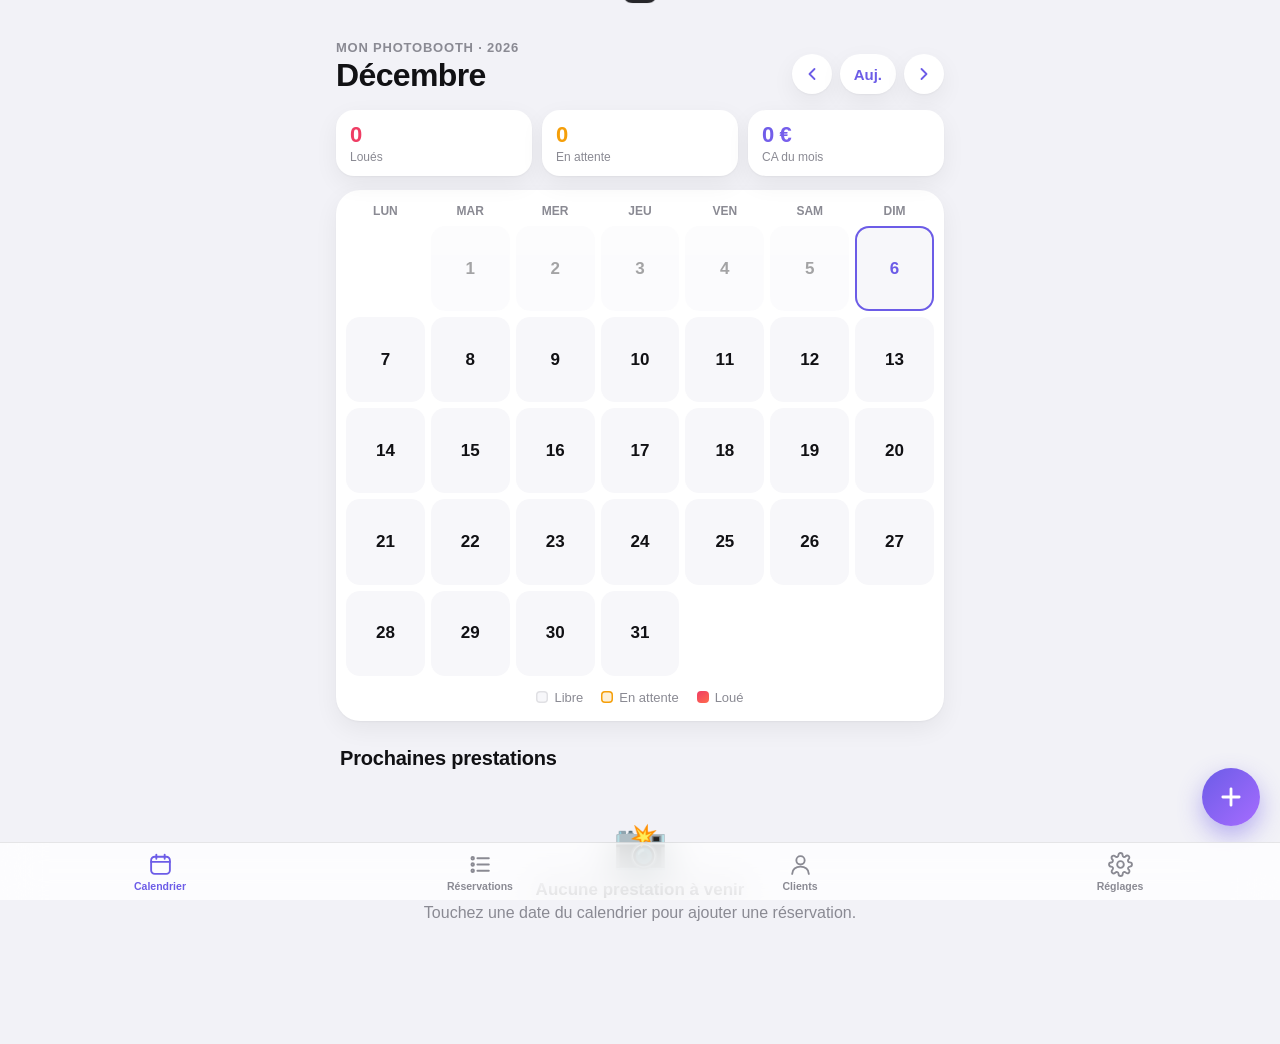
==== index.html @ 9c4e3c46 "Ajoute Booth Planner, appli iPhone (PWA) de gestion des réservations Calendrier libre / en attente /" ====
<!doctype html>
<html lang="fr">
<head>
  <meta charset="utf-8">
  <meta name="viewport" content="width=device-width, initial-scale=1, viewport-fit=cover, user-scalable=no">
  <title>Booth Planner</title>
  <meta name="description" content="Gestion des réservations de photobooth">
  <meta name="theme-color" content="#f2f2f7" media="(prefers-color-scheme: light)">
  <meta name="theme-color" content="#000000" media="(prefers-color-scheme: dark)">
  <meta name="apple-mobile-web-app-capable" content="yes">
  <meta name="mobile-web-app-capable" content="yes">
  <meta name="apple-mobile-web-app-status-bar-style" content="black-translucent">
  <meta name="apple-mobile-web-app-title" content="Booth Planner">
  <meta name="format-detection" content="telephone=no">
  <link rel="apple-touch-icon" href="icons/apple-touch-icon.png">
  <link rel="icon" type="image/png" href="icons/icon-192.png">
  <link rel="manifest" href="manifest.webmanifest">
  <link rel="stylesheet" href="styles.css">
</head>
<body>
  <main id="view" class="view"></main>

  <nav class="tabbar" id="tabbar">
    <button data-tab="calendar" class="tab">
      <svg viewBox="0 0 24 24"><rect x="3" y="4.5" width="18" height="16.5" rx="3.5"/><path d="M3 9.5h18M8 2.5v4M16 2.5v4"/></svg>
      <span>Calendrier</span>
    </button>
    <button data-tab="list" class="tab">
      <svg viewBox="0 0 24 24"><path d="M9 6h11M9 12h11M9 18h11"/><circle cx="4.5" cy="6" r="1.2"/><circle cx="4.5" cy="12" r="1.2"/><circle cx="4.5" cy="18" r="1.2"/></svg>
      <span>Réservations</span>
    </button>
    <button data-tab="clients" class="tab">
      <svg viewBox="0 0 24 24"><circle cx="12" cy="8" r="4"/><path d="M4 21c0-4.4 3.6-7 8-7s8 2.6 8 7"/></svg>
      <span>Clients</span>
    </button>
    <button data-tab="settings" class="tab">
      <svg viewBox="0 0 24 24"><circle cx="12" cy="12" r="3.2"/><path d="M19.4 15a1.7 1.7 0 0 0 .3 1.8l.1.1a2 2 0 1 1-2.8 2.8l-.1-.1a1.7 1.7 0 0 0-1.8-.3 1.7 1.7 0 0 0-1 1.5V21a2 2 0 1 1-4 0v-.1a1.7 1.7 0 0 0-1.1-1.5 1.7 1.7 0 0 0-1.8.3l-.1.1a2 2 0 1 1-2.8-2.8l.1-.1a1.7 1.7 0 0 0 .3-1.8 1.7 1.7 0 0 0-1.5-1H3a2 2 0 1 1 0-4h.1a1.7 1.7 0 0 0 1.5-1.1 1.7 1.7 0 0 0-.3-1.8l-.1-.1a2 2 0 1 1 2.8-2.8l.1.1a1.7 1.7 0 0 0 1.8.3H9a1.7 1.7 0 0 0 1-1.5V3a2 2 0 1 1 4 0v.1a1.7 1.7 0 0 0 1 1.5 1.7 1.7 0 0 0 1.8-.3l.1-.1a2 2 0 1 1 2.8 2.8l-.1.1a1.7 1.7 0 0 0-.3 1.8V9a1.7 1.7 0 0 0 1.5 1H21a2 2 0 1 1 0 4h-.1a1.7 1.7 0 0 0-1.5 1z"/></svg>
      <span>Réglages</span>
    </button>
  </nav>

  <div id="toast" class="toast" role="status" aria-live="polite"></div>

  <script src="app.js"></script>
</body>
</html>
---- styles.css ----
:root {
  --bg: #f2f2f7;
  --card: #ffffff;
  --card-2: #f7f7fa;
  --text: #111114;
  --muted: #8a8a93;
  --line: rgba(60, 60, 67, 0.12);
  --accent: #6c5ce7;
  --accent-2: #a66cff;
  --accent-soft: rgba(108, 92, 231, 0.12);
  --free: #22b35e;
  --free-soft: rgba(34, 179, 94, 0.12);
  --pending: #f59f0a;
  --pending-soft: rgba(245, 159, 10, 0.16);
  --booked: #ef3d64;
  --booked-soft: rgba(239, 61, 100, 0.14);
  --danger: #ff3b30;
  --shadow: 0 1px 2px rgba(0, 0, 0, 0.04), 0 8px 24px rgba(0, 0, 0, 0.06);
  --radius: 18px;
  --tabbar-h: 58px;
  --safe-top: env(safe-area-inset-top, 0px);
  --safe-bottom: env(safe-area-inset-bottom, 0px);
  color-scheme: light dark;
}

@media (prefers-color-scheme: dark) {
  :root {
    --bg: #000000;
    --card: #1c1c1e;
    --card-2: #2c2c2e;
    --text: #f5f5f7;
    --muted: #8e8e96;
    --line: rgba(255, 255, 255, 0.1);
    --accent: #8b7dff;
    --accent-2: #b78bff;
    --accent-soft: rgba(139, 125, 255, 0.18);
    --free-soft: rgba(48, 209, 88, 0.16);
    --free: #30d158;
    --pending: #ffb340;
    --pending-soft: rgba(255, 179, 64, 0.18);
    --booked: #ff4f75;
    --booked-soft: rgba(255, 79, 117, 0.2);
    --shadow: none;
  }
}

* { box-sizing: border-box; -webkit-tap-highlight-color: transparent; }

html, body {
  margin: 0;
  background: var(--bg);
  color: var(--text);
  font-family: -apple-system, BlinkMacSystemFont, "SF Pro Text", "Inter", "Segoe UI", Roboto, sans-serif;
  font-size: 16px;
  -webkit-font-smoothing: antialiased;
  overscroll-behavior-y: none;
}

body { min-height: 100vh; min-height: 100dvh; }

button { font: inherit; color: inherit; border: 0; background: none; cursor: pointer; padding: 0; }
input, select, textarea { font: inherit; color: inherit; }
svg { width: 24px; height: 24px; fill: none; stroke: currentColor; stroke-width: 1.8; stroke-linecap: round; stroke-linejoin: round; }

.view {
  padding: calc(var(--safe-top) + 12px) 16px calc(var(--tabbar-h) + var(--safe-bottom) + 24px);
  max-width: 640px;
  margin: 0 auto;
}

/* ---------- Header ---------- */
.header { display: flex; align-items: flex-end; justify-content: space-between; gap: 12px; margin: 8px 0 16px; }
.eyebrow { font-size: 13px; font-weight: 600; color: var(--muted); text-transform: uppercase; letter-spacing: 0.06em; }
.title { font-size: 32px; font-weight: 800; letter-spacing: -0.02em; margin: 2px 0 0; text-transform: capitalize; }
.icon-btn {
  width: 40px; height: 40px; border-radius: 50%;
  display: grid; place-items: center;
  background: var(--card); box-shadow: var(--shadow); color: var(--accent);
}
.icon-btn:active { transform: scale(0.94); }
.icon-btn svg { width: 20px; height: 20px; stroke-width: 2.2; }
.header-actions { display: flex; gap: 8px; }
.pill-btn {
  height: 40px; padding: 0 14px; border-radius: 20px; font-weight: 600; font-size: 15px;
  background: var(--card); box-shadow: var(--shadow); color: var(--accent);
}

/* ---------- Stats ---------- */
.stats { display: grid; grid-template-columns: repeat(3, 1fr); gap: 10px; margin-bottom: 14px; }
.stat {
  background: var(--card); border-radius: var(--radius); padding: 12px 14px; box-shadow: var(--shadow);
}
.stat .v { font-size: 22px; font-weight: 800; letter-spacing: -0.02em; }
.stat .l { font-size: 12px; color: var(--muted); font-weight: 500; margin-top: 2px; }
.stat.booked .v { color: var(--booked); }
.stat.pending .v { color: var(--pending); }
.stat.money .v { background: linear-gradient(135deg, var(--accent), var(--accent-2)); -webkit-background-clip: text; background-clip: text; color: transparent; }

/* ---------- Calendar ---------- */
.cal { background: var(--card); border-radius: 24px; padding: 14px 10px 12px; box-shadow: var(--shadow); touch-action: pan-y; }
.cal-head, .cal-grid { display: grid; grid-template-columns: repeat(7, 1fr); gap: 6px; }
.cal-head div { text-align: center; font-size: 12px; font-weight: 600; color: var(--muted); padding-bottom: 8px; text-transform: uppercase; }
.day {
  aspect-ratio: 1 / 1.08; border-radius: 14px; position: relative;
  display: flex; flex-direction: column; align-items: center; justify-content: center;
  font-size: 17px; font-weight: 600; background: var(--card-2);
  transition: transform 0.12s ease;
}
.day:active { transform: scale(0.92); }
.day.out { opacity: 0; pointer-events: none; }
.day.past { opacity: 0.38; }
.day.today { box-shadow: inset 0 0 0 2px var(--accent); color: var(--accent); }
.day.pending { background: var(--pending-soft); color: var(--pending); box-shadow: inset 0 0 0 1.5px var(--pending); }
.day.booked { background: linear-gradient(145deg, var(--booked), #ff6a4d); color: #fff; }
.day.booked.today, .day.pending.today { box-shadow: inset 0 0 0 2px var(--accent), 0 0 0 2px var(--card); }
.day .dot { position: absolute; bottom: 6px; width: 5px; height: 5px; border-radius: 50%; background: currentColor; opacity: 0.85; }
.day .count { position: absolute; top: 4px; right: 6px; font-size: 10px; font-weight: 700; opacity: 0.9; }
.day.selected { outline: 2px solid var(--text); outline-offset: 1px; }

.legend { display: flex; justify-content: center; gap: 18px; margin: 14px 0 4px; font-size: 13px; color: var(--muted); font-weight: 500; }
.legend span { display: inline-flex; align-items: center; gap: 6px; }
.legend i { width: 12px; height: 12px; border-radius: 4px; display: inline-block; }
.legend .free i { background: var(--card-2); box-shadow: inset 0 0 0 1.5px var(--line); }
.legend .pending i { background: var(--pending-soft); box-shadow: inset 0 0 0 1.5px var(--pending); }
.legend .booked i { background: linear-gradient(145deg, var(--booked), #ff6a4d); }

.section-title { font-size: 20px; font-weight: 700; margin: 26px 4px 10px; letter-spacing: -0.01em; }

/* ---------- Cards / list ---------- */
.card {
  background: var(--card); border-radius: var(--radius); box-shadow: var(--shadow);
  display: flex; gap: 14px; align-items: center; padding: 12px 14px; margin-bottom: 10px; width: 100%; text-align: left;
}
.card:active { transform: scale(0.985); }
.datebox {
  flex: 0 0 52px; height: 56px; border-radius: 14px; display: flex; flex-direction: column; align-items: center; justify-content: center;
  background: var(--accent-soft); color: var(--accent);
}
.datebox .d { font-size: 20px; font-weight: 800; line-height: 1; }
.datebox .m { font-size: 11px; font-weight: 700; text-transform: uppercase; margin-top: 3px; }
.datebox.booked { background: var(--booked-soft); color: var(--booked); }
.datebox.pending { background: var(--pending-soft); color: var(--pending); }
.card .main { flex: 1; min-width: 0; }
.card .name { font-weight: 700; font-size: 16px; white-space: nowrap; overflow: hidden; text-overflow: ellipsis; }
.card .sub { font-size: 14px; color: var(--muted); margin-top: 2px; white-space: nowrap; overflow: hidden; text-overflow: ellipsis; }
.card .right { text-align: right; flex: 0 0 auto; }
.card .price { font-weight: 700; font-size: 15px; margin-top: 6px; }

.badge {
  display: inline-flex; align-items: center; gap: 5px; font-size: 12px; font-weight: 700; padding: 4px 9px; border-radius: 999px;
}
.badge::before { content: ""; width: 6px; height: 6px; border-radius: 50%; background: currentColor; }
.badge.booked { background: var(--booked-soft); color: var(--booked); }
.badge.pending { background: var(--pending-soft); color: var(--pending); }
.badge.free { background: var(--free-soft); color: var(--free); }

.month-label { font-size: 13px; font-weight: 700; color: var(--muted); text-transform: uppercase; letter-spacing: 0.06em; margin: 20px 4px 8px; }

.empty { text-align: center; color: var(--muted); padding: 40px 20px; }
.empty .big { font-size: 44px; margin-bottom: 8px; }
.empty b { color: var(--text); display: block; font-size: 17px; margin-bottom: 4px; }

.search {
  display: flex; align-items: center; gap: 8px; background: var(--card); border-radius: 14px; padding: 0 12px; height: 44px; box-shadow: var(--shadow); margin-bottom: 12px;
}
.search svg { width: 18px; height: 18px; color: var(--muted); }
.search input { flex: 1; border: 0; outline: 0; background: transparent; font-size: 16px; }

.segmented {
  display: grid; grid-auto-flow: column; grid-auto-columns: 1fr; background: rgba(118, 118, 128, 0.14); border-radius: 12px; padding: 3px; margin-bottom: 14px;
}
.segmented button { height: 34px; border-radius: 9px; font-size: 14px; font-weight: 600; color: var(--muted); }
.segmented button.on { background: var(--card); color: var(--text); box-shadow: 0 2px 6px rgba(0, 0, 0, 0.12); }
.segmented button.on[data-v="pending"] { color: var(--pending); }
.segmented button.on[data-v="booked"] { color: var(--booked); }

.avatar {
  flex: 0 0 46px; height: 46px; border-radius: 50%; display: grid; place-items: center; font-weight: 800; font-size: 16px; color: #fff;
  background: linear-gradient(135deg, var(--accent), var(--accent-2));
}

/* ---------- Tab bar ---------- */
.tabbar {
  position: fixed; left: 0; right: 0; bottom: 0; z-index: 20;
  display: grid; grid-template-columns: repeat(4, 1fr);
  height: calc(var(--tabbar-h) + var(--safe-bottom)); padding-bottom: var(--safe-bottom);
  background: color-mix(in srgb, var(--card) 78%, transparent);
  -webkit-backdrop-filter: saturate(180%) blur(20px); backdrop-filter: saturate(180%) blur(20px);
  border-top: 0.5px solid var(--line);
}
.tab { display: flex; flex-direction: column; align-items: center; justify-content: center; gap: 3px; color: var(--muted); font-size: 10.5px; font-weight: 600; }
.tab.on { color: var(--accent); }
.tab svg { width: 25px; height: 25px; }

/* ---------- Floating button ---------- */
.fab {
  position: fixed; right: 20px; bottom: calc(var(--tabbar-h) + var(--safe-bottom) + 16px); z-index: 15;
  width: 58px; height: 58px; border-radius: 50%; display: grid; place-items: center; color: #fff;
  background: linear-gradient(135deg, var(--accent), var(--accent-2));
  box-shadow: 0 10px 24px rgba(108, 92, 231, 0.45);
}
.fab:active { transform: scale(0.93); }
.fab svg { width: 28px; height: 28px; stroke-width: 2.4; }

/* ---------- Sheets ---------- */
.backdrop {
  position: fixed; inset: 0; z-index: 40; background: rgba(0, 0, 0, 0.36);
  opacity: 0; transition: opacity 0.28s ease;
}
.backdrop.show { opacity: 1; }
.sheet {
  position: fixed; left: 0; right: 0; bottom: 0; z-index: 41; margin: 0 auto; max-width: 640px;
  max-height: calc(100dvh - var(--safe-top) - 24px);
  background: var(--bg); border-radius: 24px 24px 0 0;
  display: flex; flex-direction: column;
  transform: translateY(100%); transition: transform 0.34s cubic-bezier(0.2, 0.9, 0.25, 1);
  box-shadow: 0 -10px 40px rgba(0, 0, 0, 0.18);
}
.sheet.show { transform: translateY(0); }
.sheet.full { height: calc(100dvh - var(--safe-top) - 12px); }
.sheet-top { padding: 8px 16px 6px; flex: 0 0 auto; touch-action: none; }
.grabber { width: 38px; height: 5px; border-radius: 3px; background: var(--muted); opacity: 0.4; margin: 0 auto 10px; }
.sheet-bar { display: flex; align-items: center; justify-content: space-between; gap: 8px; min-height: 36px; }
.sheet-bar h2 { margin: 0; font-size: 17px; font-weight: 700; text-align: center; flex: 1; }
.sheet-bar .txt-btn { color: var(--accent); font-size: 17px; min-width: 76px; text-align: left; }
.sheet-bar .txt-btn.r { text-align: right; font-weight: 700; }
.sheet-body { overflow-y: auto; -webkit-overflow-scrolling: touch; padding: 6px 16px calc(var(--safe-bottom) + 24px); flex: 1 1 auto; }

.day-hero { text-align: center; padding: 6px 0 18px; }
.day-hero .dname { font-size: 15px; font-weight: 600; color: var(--muted); text-transform: capitalize; }
.day-hero .dnum { font-size: 26px; font-weight: 800; letter-spacing: -0.02em; margin: 2px 0 10px; text-transform: capitalize; }
.day-hero .badge { font-size: 14px; padding: 6px 14px; }

.choice-grid { display: grid; grid-template-columns: 1fr 1fr; gap: 10px; margin-top: 6px; }
.choice {
  border-radius: var(--radius); padding: 16px 14px; text-align: left; background: var(--card); box-shadow: var(--shadow);
  display: flex; flex-direction: column; gap: 10px;
}
.choice:active { transform: scale(0.97); }
.choice .ic { width: 38px; height: 38px; border-radius: 12px; display: grid; place-items: center; }
.choice .ic svg { width: 22px; height: 22px; stroke-width: 2.2; }
.choice.pending .ic { background: var(--pending-soft); color: var(--pending); }
.choice.booked .ic { background: var(--booked-soft); color: var(--booked); }
.choice b { font-size: 16px; }
.choice small { color: var(--muted); font-size: 13px; margin-top: -6px; }

.btn {
  width: 100%; height: 52px; border-radius: 15px; font-weight: 700; font-size: 17px;
  background: linear-gradient(135deg, var(--accent), var(--accent-2)); color: #fff; margin-top: 12px;
  display: flex; align-items: center; justify-content: center; gap: 8px;
}
.btn:active { opacity: 0.85; }
.btn.secondary { background: var(--card); color: var(--accent); box-shadow: var(--shadow); }
.btn.danger { background: var(--card); color: var(--danger); box-shadow: var(--shadow); }
.btn svg { width: 20px; height: 20px; stroke-width: 2.2; }

/* ---------- Detail ---------- */
.detail-head { text-align: center; padding: 4px 0 16px; }
.detail-head .avatar { width: 72px; height: 72px; font-size: 26px; margin: 0 auto 10px; }
.detail-head h3 { font-size: 24px; margin: 0; font-weight: 800; letter-spacing: -0.02em; }
.detail-head p { margin: 4px 0 10px; color: var(--muted); }

.actions { display: grid; grid-template-columns: repeat(4, 1fr); gap: 8px; margin-bottom: 16px; }
.action {
  background: var(--card); border-radius: 14px; padding: 10px 4px 8px; display: flex; flex-direction: column; align-items: center; gap: 4px;
  color: var(--accent); font-size: 11.5px; font-weight: 600; box-shadow: var(--shadow); text-decoration: none;
}
.action:active { transform: scale(0.95); }
.action.disabled { opacity: 0.35; pointer-events: none; }
.action svg { width: 22px; height: 22px; }

.group { background: var(--card); border-radius: var(--radius); box-shadow: var(--shadow); margin-bottom: 16px; overflow: hidden; }
.group-title { font-size: 13px; font-weight: 600; color: var(--muted); text-transform: uppercase; letter-spacing: 0.05em; margin: 18px 16px 8px; }
.row { display: flex; justify-content: space-between; gap: 14px; padding: 13px 16px; border-bottom: 0.5px solid var(--line); font-size: 16px; }
.row:last-child { border-bottom: 0; }
.row .k { color: var(--muted); flex: 0 0 auto; }
.row .v { text-align: right; font-weight: 500; word-break: break-word; }
.row .v.strong { font-weight: 700; }
.row a { color: var(--accent); text-decoration: none; }
.notes { padding: 13px 16px; white-space: pre-wrap; line-height: 1.45; }
.progress { height: 6px; background: var(--card-2); border-radius: 3px; margin: 0 16px 14px; overflow: hidden; }
.progress i { display: block; height: 100%; background: linear-gradient(90deg, var(--accent), var(--accent-2)); border-radius: 3px; }

/* ---------- Form ---------- */
.field { display: flex; align-items: center; gap: 12px; padding: 0 16px; min-height: 48px; border-bottom: 0.5px solid var(--line); }
.field:last-child { border-bottom: 0; }
.field label { flex: 0 0 104px; font-size: 16px; color: var(--text); }
.field input, .field select, .field textarea {
  flex: 1; min-width: 0; border: 0; outline: 0; background: transparent; font-size: 16px; text-align: right; padding: 12px 0;
  -webkit-appearance: none; appearance: none;
}
.field select { text-align-last: right; color: var(--accent); }
.field input[type="date"], .field input[type="time"] { color: var(--accent); min-height: 24px; }
.field input::-webkit-date-and-time-value { text-align: right; }
.field input::placeholder, .field textarea::placeholder { color: var(--muted); opacity: 0.7; }
.field.area { align-items: flex-start; }
.field.area textarea { text-align: left; min-height: 96px; resize: vertical; }
.field.area.full { padding-top: 4px; }
.field .suffix { color: var(--muted); }
.status-pick { display: grid; grid-template-columns: 1fr 1fr; gap: 10px; margin-bottom: 4px; }
.status-pick button {
  height: 52px; border-radius: 15px; background: var(--card); box-shadow: var(--shadow); font-weight: 700; font-size: 16px; color: var(--muted);
  display: flex; align-items: center; justify-content: center; gap: 8px;
}
.status-pick button::before { content: ""; width: 10px; height: 10px; border-radius: 50%; background: currentColor; }
.status-pick button[data-v="pending"].on { background: var(--pending-soft); color: var(--pending); box-shadow: inset 0 0 0 2px var(--pending); }
.status-pick button[data-v="booked"].on { background: var(--booked-soft); color: var(--booked); box-shadow: inset 0 0 0 2px var(--booked); }
.warn { background: var(--pending-soft); color: var(--pending); border-radius: 14px; padding: 12px 14px; font-size: 14px; font-weight: 600; margin: 4px 0 8px; }

/* ---------- Settings ---------- */
.setting-row { display: flex; align-items: center; gap: 14px; padding: 12px 16px; border-bottom: 0.5px solid var(--line); width: 100%; text-align: left; font-size: 16px; }
.setting-row:last-child { border-bottom: 0; }
.setting-row .ic { width: 32px; height: 32px; border-radius: 9px; display: grid; place-items: center; color: #fff; flex: 0 0 auto; }
.setting-row .ic svg { width: 18px; height: 18px; stroke-width: 2.2; }
.setting-row .t { flex: 1; }
.setting-row .t small { display: block; color: var(--muted); font-size: 13px; margin-top: 1px; }
.setting-row.danger { color: var(--danger); }
.hint { color: var(--muted); font-size: 13px; margin: 8px 16px 0; line-height: 1.45; }
.brand { text-align: center; margin: 28px 0 8px; color: var(--muted); font-size: 13px; }
.brand img { width: 64px; height: 64px; border-radius: 15px; display: block; margin: 0 auto 8px; box-shadow: var(--shadow); }

/* ---------- Toast ---------- */
.toast {
  position: fixed; left: 50%; top: calc(var(--safe-top) + 12px); z-index: 60;
  transform: translate(-50%, -140%); transition: transform 0.35s cubic-bezier(0.2, 0.9, 0.25, 1);
  background: color-mix(in srgb, var(--text) 90%, transparent); color: var(--bg);
  padding: 11px 18px; border-radius: 999px; font-weight: 600; font-size: 15px; white-space: nowrap;
  -webkit-backdrop-filter: blur(10px); backdrop-filter: blur(10px);
}
.toast.show { transform: translate(-50%, 0); }

@media (min-width: 700px) {
  .view { padding-top: 32px; }
}
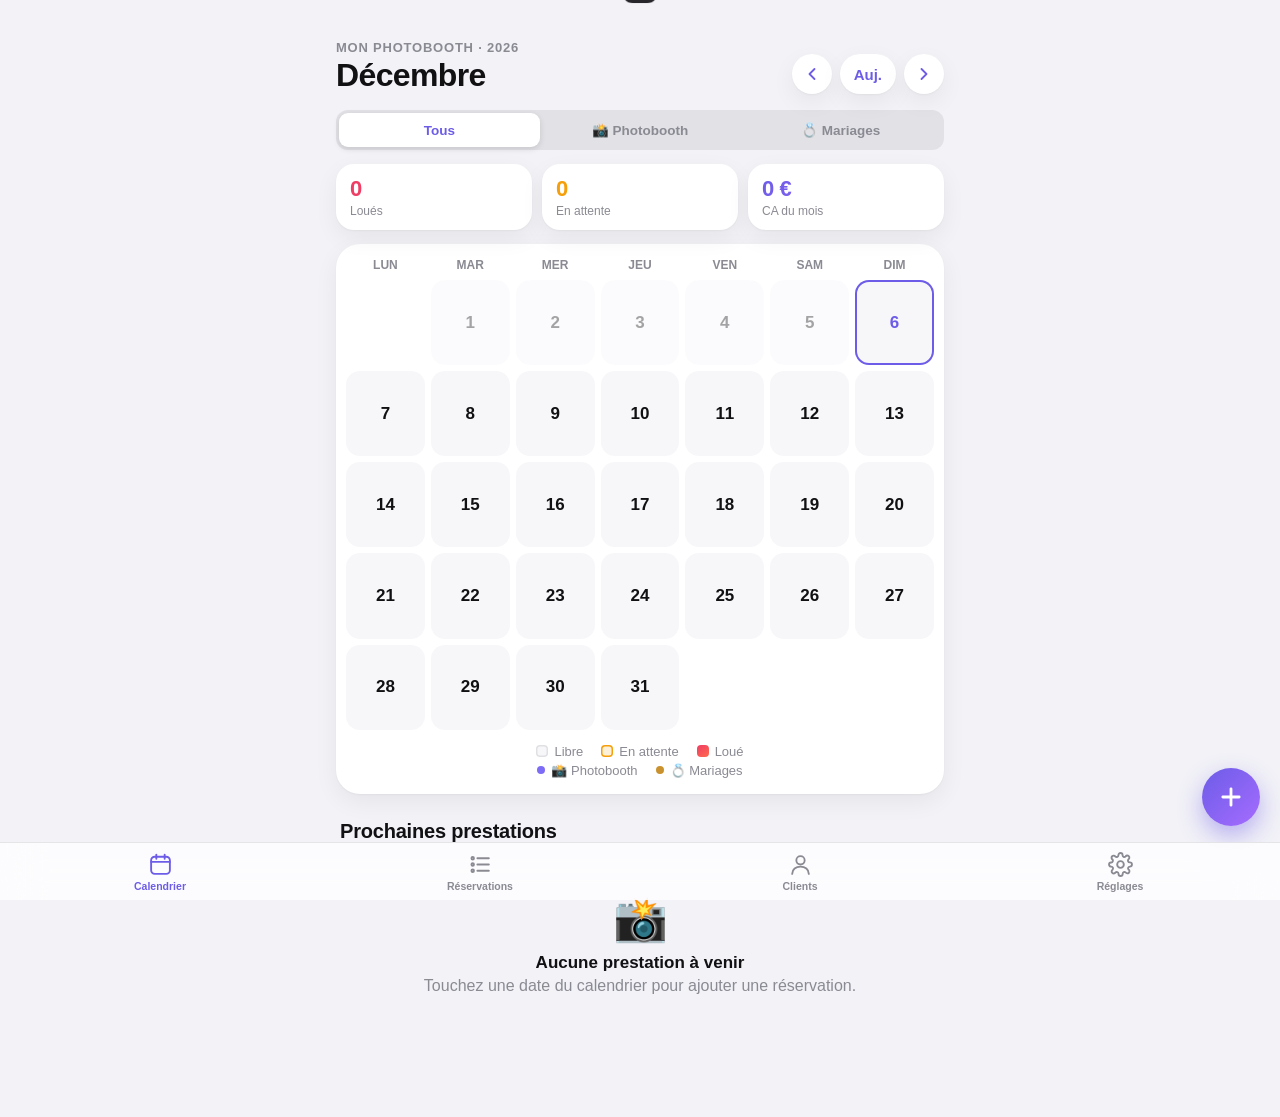
==== commit 687735db: "Ajoute un calendrier Mariages et une vue réunissant les deux calendriers - Sélecteur Tous / 📸 Photob" ====
--- a/index.html
+++ b/index.html
@@ -4,7 +4,7 @@
   <meta charset="utf-8">
   <meta name="viewport" content="width=device-width, initial-scale=1, viewport-fit=cover, user-scalable=no">
   <title>Booth Planner</title>
-  <meta name="description" content="Gestion des réservations de photobooth">
+  <meta name="description" content="Réservations de photobooth et de mariages">
   <meta name="theme-color" content="#f2f2f7" media="(prefers-color-scheme: light)">
   <meta name="theme-color" content="#000000" media="(prefers-color-scheme: dark)">
   <meta name="apple-mobile-web-app-capable" content="yes">
--- a/styles.css
+++ b/styles.css
@@ -15,6 +15,9 @@
   --booked: #ef3d64;
   --booked-soft: rgba(239, 61, 100, 0.14);
   --danger: #ff3b30;
+  --c-booth: #7d6cf5;
+  --c-wedding: #c9922e;
+  --accent-shadow: rgba(108, 92, 231, 0.45);
   --shadow: 0 1px 2px rgba(0, 0, 0, 0.04), 0 8px 24px rgba(0, 0, 0, 0.06);
   --radius: 18px;
   --tabbar-h: 58px;
@@ -40,6 +43,9 @@
     --pending-soft: rgba(255, 179, 64, 0.18);
     --booked: #ff4f75;
     --booked-soft: rgba(255, 79, 117, 0.2);
+    --c-booth: #9b8cff;
+    --c-wedding: #e6b65c;
+    --accent-shadow: rgba(139, 125, 255, 0.4);
     --shadow: none;
   }
 }
@@ -197,7 +203,7 @@
   position: fixed; right: 20px; bottom: calc(var(--tabbar-h) + var(--safe-bottom) + 16px); z-index: 15;
   width: 58px; height: 58px; border-radius: 50%; display: grid; place-items: center; color: #fff;
   background: linear-gradient(135deg, var(--accent), var(--accent-2));
-  box-shadow: 0 10px 24px rgba(108, 92, 231, 0.45);
+  box-shadow: 0 10px 24px var(--accent-shadow);
 }
 .fab:active { transform: scale(0.93); }
 .fab svg { width: 28px; height: 28px; stroke-width: 2.4; }
@@ -332,3 +338,82 @@
 @media (min-width: 700px) {
   .view { padding-top: 32px; }
 }
+
+/* =========================================================
+   Deux calendriers : 📸 Photobooth / 💍 Mariages
+   ========================================================= */
+
+/* Thème doré quand on affiche uniquement les mariages */
+body[data-mode="wedding"] {
+  --accent: #9a6a22;
+  --accent-2: #c99545;
+  --accent-soft: rgba(201, 149, 69, 0.15);
+  --accent-shadow: rgba(176, 125, 50, 0.4);
+}
+@media (prefers-color-scheme: dark) {
+  body[data-mode="wedding"] {
+    --accent: #e4b96c;
+    --accent-2: #c99545;
+    --accent-soft: rgba(228, 185, 108, 0.18);
+    --accent-shadow: rgba(228, 185, 108, 0.3);
+  }
+  /* texte foncé sur l'or clair, plus lisible que le blanc */
+  body[data-mode="wedding"] .btn:not(.secondary):not(.danger),
+  body[data-mode="wedding"] .fab { color: #24190a; }
+}
+
+.calswitch { margin-bottom: 14px; }
+.calswitch button { font-size: 13.5px; white-space: nowrap; }
+.calswitch button.on { color: var(--accent); }
+
+/* Pastilles sous le numéro du jour */
+.day .marks { position: absolute; bottom: 5px; left: 0; right: 0; display: flex; justify-content: center; gap: 3px; }
+.mk { display: inline-block; width: 6px; height: 6px; border-radius: 50%; flex: 0 0 auto; }
+.mk.cur { background: currentColor; opacity: 0.85; }
+.mk.booth { background: var(--c-booth); }
+.mk.wedding { background: var(--c-wedding); }
+.mk.other { background: transparent; box-shadow: inset 0 0 0 1.5px var(--muted); }
+.day.booked .mk.booth, .day.booked .mk.wedding { box-shadow: 0 0 0 1.5px #fff; }
+.day.booked .mk.other { box-shadow: inset 0 0 0 1.5px #fff; }
+.legend.cals { margin-top: 2px; }
+.legend.cals .mk { width: 8px; height: 8px; }
+
+.cal-ic { margin-right: 5px; }
+
+.avatar.wed { background: linear-gradient(135deg, #f3d9a4, #c99545); font-size: 22px; }
+.detail-head .avatar.wed { font-size: 34px; }
+.badges { display: flex; justify-content: center; gap: 8px; flex-wrap: wrap; }
+.badge.count { background: var(--accent-soft); color: var(--accent); }
+.badge.count::before { display: none; }
+
+/* Choix du calendrier dans le formulaire */
+.cal-pick { display: grid; grid-template-columns: 1fr 1fr; gap: 10px; }
+.cal-pick button {
+  height: 50px; border-radius: 15px; background: var(--card); box-shadow: var(--shadow);
+  font-weight: 700; font-size: 16px; color: var(--muted);
+}
+.cal-pick button[data-v="booth"].on { color: var(--c-booth); box-shadow: inset 0 0 0 2px var(--c-booth); background: rgba(125, 108, 245, 0.1); }
+.cal-pick button[data-v="wedding"].on { color: var(--c-wedding); box-shadow: inset 0 0 0 2px var(--c-wedding); background: rgba(201, 146, 46, 0.12); }
+
+/* Options (puces à cocher) */
+.chips { display: flex; flex-wrap: wrap; gap: 8px; margin-bottom: 4px; }
+.chips.in-group { padding: 12px 16px 14px; margin: 0; border-top: 0.5px solid var(--line); }
+.chip {
+  padding: 9px 13px; border-radius: 999px; font-size: 14px; font-weight: 600;
+  background: var(--card); color: var(--muted); box-shadow: var(--shadow), inset 0 0 0 1px var(--line);
+}
+.chip.on { background: var(--accent-soft); color: var(--accent); box-shadow: inset 0 0 0 1.5px var(--accent); }
+.chips.in-group .chip { padding: 6px 11px; font-size: 13px; }
+
+/* Suivi d'un mariage (étapes à cocher) */
+.row.step { width: 100%; justify-content: flex-start; align-items: center; gap: 12px; text-align: left; }
+.row.step:active { background: var(--card-2); }
+.tick {
+  width: 26px; height: 26px; border-radius: 50%; flex: 0 0 auto; display: grid; place-items: center;
+  box-shadow: inset 0 0 0 2px var(--line); color: #fff;
+}
+.tick svg { width: 16px; height: 16px; stroke-width: 3; opacity: 0; }
+.row.step.done .tick { background: linear-gradient(135deg, var(--c-wedding), #e8c27a); box-shadow: none; }
+.row.step.done .tick svg { opacity: 1; }
+.row.step.done span:last-child { color: var(--muted); }
+.progress.top { margin: 14px 16px 4px; }
